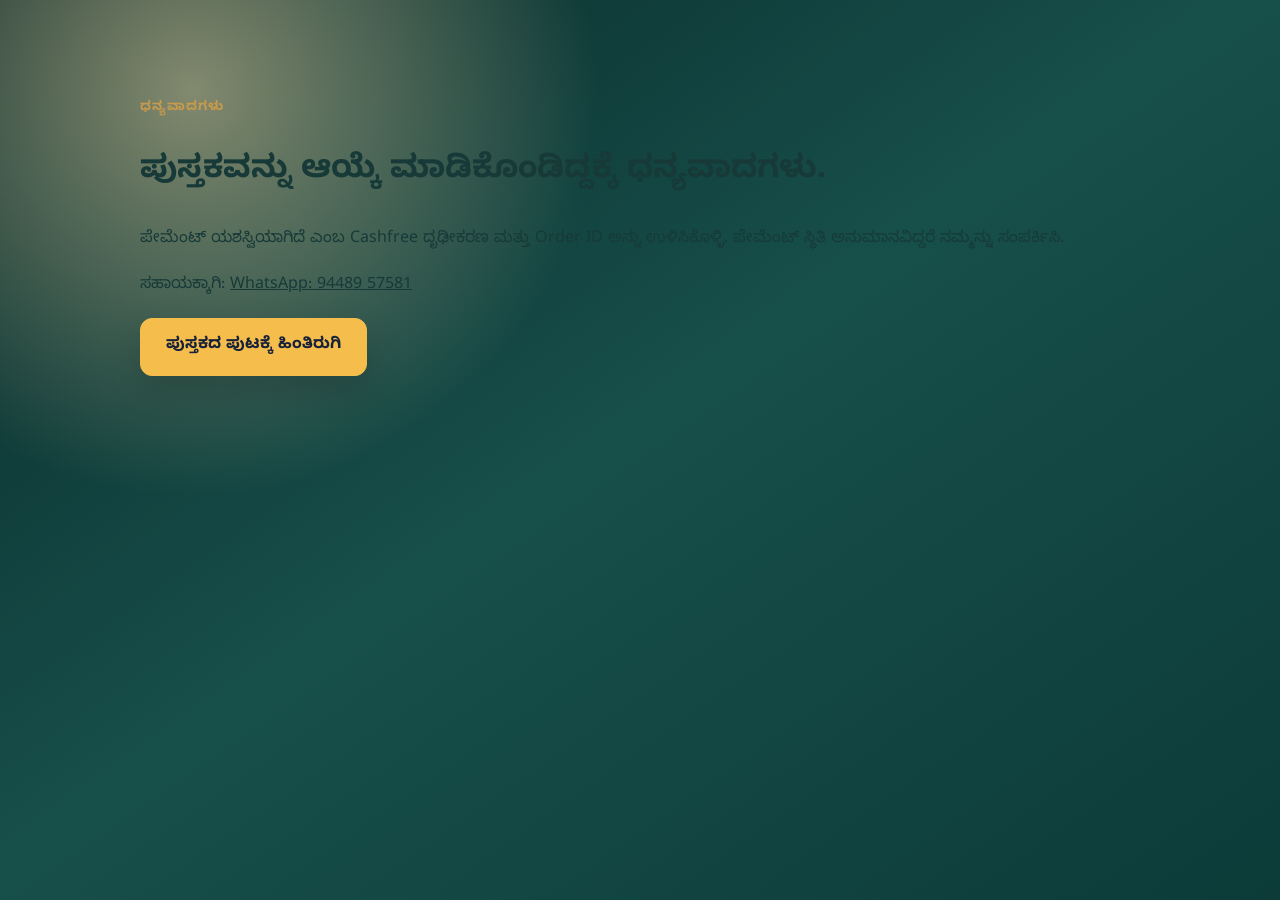
==== thank-you.html @ 40033f7b "Add files via upload" ====
<!doctype html><html lang="kn"><head><meta charset="UTF-8"><meta name="viewport" content="width=device-width,initial-scale=1"><meta name="robots" content="noindex"><title>ಧನ್ಯವಾದಗಳು | ಸಂಜೆ ಕೆಲಸ ಮುಗಿಯುತ್ತದೆ… ನಿಮ್ಮ ಮನಸ್ಸು?</title><link rel="stylesheet" href="styles.css"><script src="config.js"></script><script defer src="tracking.js"></script></head><body class="thank-you-page"><main class="section"><div class="container narrow"><p class="section-kicker">ಧನ್ಯವಾದಗಳು</p><h1>ಪುಸ್ತಕವನ್ನು ಆಯ್ಕೆ ಮಾಡಿಕೊಂಡಿದ್ದಕ್ಕೆ ಧನ್ಯವಾದಗಳು.</h1><p>ಪೇಮೆಂಟ್ ಯಶಸ್ವಿಯಾಗಿದೆ ಎಂಬ Cashfree ದೃಢೀಕರಣ ಮತ್ತು Order ID ಅನ್ನು ಉಳಿಸಿಕೊಳ್ಳಿ. ಪೇಮೆಂಟ್ ಸ್ಥಿತಿ ಅನುಮಾನವಿದ್ದರೆ ನಮ್ಮನ್ನು ಸಂಪರ್ಕಿಸಿ.</p><p>ಸಹಾಯಕ್ಕಾಗಿ: <a href="https://wa.me/919448957581">WhatsApp: 94489 57581</a></p><a class="primary-button" href="index.html">ಪುಸ್ತಕದ ಪುಟಕ್ಕೆ ಹಿಂತಿರುಗಿ</a></div></main></body></html>
---- styles.css ----
@import url("https://fonts.googleapis.com/css2?family=Noto+Sans+Kannada:wght@400;500;600;700&display=swap");

:root {
  --ink: #173a38;
  --teal: #174f4b;
  --teal-deep: #0a3432;
  --teal-soft: #e8f1ed;
  --cream: #f8f1e5;
  --paper: #fffdf8;
  --gold: #c79a4c;
  --gold-light: #efd9a7;
  --muted: #5e6965;
  --line: rgba(23, 79, 75, 0.14);
  --shadow: 0 24px 70px rgba(10, 52, 50, 0.14);
}

* {
  box-sizing: border-box;
}

html {
  scroll-behavior: smooth;
}

body {
  margin: 0;
  color: var(--ink);
  background: var(--paper);
  font-family: "Noto Sans Kannada", system-ui, sans-serif;
  line-height: 1.75;
  text-rendering: optimizeLegibility;
}

img {
  display: block;
  max-width: 100%;
}

a {
  color: inherit;
}

.container {
  width: min(1120px, calc(100% - 40px));
  margin-inline: auto;
}

.narrow {
  max-width: 1000px;
}

.section {
  padding: 96px 0;
}

.section-heading {
  max-width: 790px;
  margin: 0 auto 48px;
  text-align: center;
}

.section-heading h2,
.purpose-copy h2,
.inside-copy h2,
.author-copy h2,
.order-copy h2 {
  margin: 0;
  color: var(--teal-deep);
  font-size: clamp(2rem, 4vw, 3.15rem);
  line-height: 1.3;
  letter-spacing: -0.025em;
}

.section-heading > p:last-child {
  max-width: 700px;
  margin: 18px auto 0;
  color: var(--muted);
  font-size: 1rem;
}

.section-kicker,
.eyebrow {
  margin: 0 0 12px;
  color: var(--gold);
  font-size: 0.83rem;
  font-weight: 700;
  letter-spacing: 0.08em;
  text-transform: uppercase;
}

.hero {
  position: relative;
  overflow: hidden;
  min-height: 92vh;
  display: flex;
  align-items: center;
  padding: 72px 0;
  color: #fffaf0;
  background:
    radial-gradient(circle at 77% 34%, rgba(239, 217, 167, 0.18), transparent 25%),
    radial-gradient(circle at 15% 15%, rgba(64, 137, 128, 0.28), transparent 29%),
    linear-gradient(135deg, #0a3432 0%, #174f4b 58%, #0b3b39 100%);
}

.hero::before,
.hero::after {
  position: absolute;
  content: "";
  border: 1px solid rgba(239, 217, 167, 0.12);
  border-radius: 999px;
}

.hero::before {
  width: 620px;
  height: 620px;
  left: -340px;
  bottom: -330px;
}

.hero::after {
  width: 460px;
  height: 460px;
  right: -230px;
  top: -190px;
}

.hero-grid {
  position: relative;
  z-index: 1;
  display: grid;
  grid-template-columns: 1.07fr 0.93fr;
  gap: 76px;
  align-items: center;
}

.hero h1 {
  max-width: 700px;
  margin: 0 0 24px;
  font-size: clamp(2.65rem, 5.2vw, 5rem);
  line-height: 1.18;
  letter-spacing: -0.035em;
}

.hero h1 span {
  display: block;
  margin-top: 7px;
  color: var(--gold-light);
}

.hero-subtitle {
  max-width: 685px;
  margin: 0 0 25px;
  color: rgba(255, 250, 240, 0.83);
  font-size: 1.12rem;
  line-height: 1.9;
}

.price-row {
  display: flex;
  gap: 14px;
  align-items: center;
  margin-bottom: 23px;
}

.price {
  color: var(--gold-light);
  font-size: 2.35rem;
  font-weight: 700;
  line-height: 1;
}

.price-note {
  color: rgba(255, 250, 240, 0.78);
  font-size: 0.91rem;
}

.primary-button {
  display: inline-flex;
  align-items: center;
  justify-content: center;
  gap: 11px;
  min-height: 58px;
  padding: 15px 25px;
  border: 1px solid rgba(255, 255, 255, 0.25);
  border-radius: 12px;
  color: #163d3a;
  background: linear-gradient(135deg, #f1dfb8, #c99d50);
  box-shadow: 0 14px 34px rgba(0, 0, 0, 0.17);
  font-size: 1rem;
  font-weight: 700;
  line-height: 1.4;
  text-align: center;
  text-decoration: none;
  transition: transform 180ms ease, box-shadow 180ms ease, filter 180ms ease;
}

.primary-button span {
  font-size: 1.3rem;
}

.primary-button:hover,
.primary-button:focus-visible {
  transform: translateY(-2px);
  filter: brightness(1.03);
  box-shadow: 0 18px 40px rgba(0, 0, 0, 0.22);
}

.primary-button:focus-visible,
summary:focus-visible {
  outline: 3px solid #fff;
  outline-offset: 4px;
}

.payment-note {
  margin: 13px 0 0;
  color: rgba(255, 250, 240, 0.68);
  font-size: 0.82rem;
}

.micro-trust {
  display: flex;
  flex-wrap: wrap;
  gap: 11px 18px;
  margin-top: 28px;
  padding-top: 24px;
  border-top: 1px solid rgba(255, 255, 255, 0.13);
  color: rgba(255, 250, 240, 0.8);
  font-size: 0.79rem;
}

.photo-frame {
  position: relative;
  max-width: 455px;
  margin-inline: auto;
  padding: 12px;
  border: 1px solid rgba(239, 217, 167, 0.38);
  border-radius: 28px;
  background: rgba(255, 255, 255, 0.07);
  box-shadow: 0 28px 70px rgba(0, 0, 0, 0.25);
  transform: rotate(1.25deg);
}

.photo-frame img {
  width: 100%;
  aspect-ratio: 4 / 5;
  border-radius: 19px;
  object-fit: cover;
  object-position: 50% 35%;
}

.photo-badge {
  position: absolute;
  right: -28px;
  bottom: 32px;
  max-width: 260px;
  padding: 15px 18px;
  border: 1px solid rgba(239, 217, 167, 0.42);
  border-radius: 13px;
  background: rgba(10, 52, 50, 0.94);
  box-shadow: 0 15px 35px rgba(0, 0, 0, 0.25);
  text-align: center;
}

.photo-badge strong,
.photo-badge span {
  display: block;
}

.photo-badge strong {
  color: var(--gold-light);
  font-size: 0.76rem;
  font-weight: 600;
}

.photo-badge span {
  margin-top: 2px;
  font-size: 1.18rem;
  font-weight: 700;
}

.book-mockup-stage {
  position: relative;
  isolation: isolate;
  display: grid;
  min-height: 560px;
  max-width: 480px;
  margin-inline: auto;
  place-items: center;
}

.book-mockup-stage::before {
  position: absolute;
  z-index: -1;
  width: 92%;
  aspect-ratio: 1;
  border: 1px solid rgba(242, 199, 112, 0.2);
  border-radius: 50%;
  background: radial-gradient(
    circle,
    rgba(242, 199, 112, 0.2) 0%,
    rgba(21, 118, 110, 0.18) 43%,
    rgba(21, 118, 110, 0) 72%
  );
  content: "";
}

.book-mockup-stage img {
  display: block;
  width: min(100%, 440px);
  height: auto;
  filter: drop-shadow(0 32px 34px rgba(0, 0, 0, 0.38));
  transform: rotate(1.4deg);
}

.trust-strip {
  padding: 28px 0;
  border-bottom: 1px solid var(--line);
  background: var(--cream);
}

.trust-grid {
  display: grid;
  grid-template-columns: repeat(4, 1fr);
}

.trust-grid > div {
  padding: 5px 25px;
  border-right: 1px solid var(--line);
  text-align: center;
}

.trust-grid > div:last-child {
  border-right: 0;
}

.trust-grid strong,
.trust-grid span {
  display: block;
}

.trust-grid strong {
  color: var(--teal);
  font-size: 1rem;
}

.trust-grid span {
  margin-top: 3px;
  color: var(--muted);
  font-size: 0.75rem;
  line-height: 1.5;
}

.problems {
  background: var(--paper);
}

.problem-grid {
  display: grid;
  grid-template-columns: repeat(2, 1fr);
  gap: 16px;
}

.problem-card {
  display: flex;
  gap: 14px;
  align-items: flex-start;
  padding: 20px 21px;
  border: 1px solid var(--line);
  border-radius: 16px;
  background: #fff;
  box-shadow: 0 8px 28px rgba(10, 52, 50, 0.04);
}

.problem-card span {
  flex: 0 0 28px;
  width: 28px;
  height: 28px;
  display: grid;
  place-items: center;
  border-radius: 50%;
  color: var(--teal);
  background: var(--teal-soft);
  font-weight: 700;
}

.problem-card p {
  margin: 0;
  color: #3f4f4b;
  font-size: 0.95rem;
}

.soft-highlight {
  margin-top: 30px;
  padding: 22px 25px;
  border-left: 4px solid var(--gold);
  border-radius: 0 14px 14px 0;
  background: var(--teal-soft);
}

.soft-highlight p {
  margin: 0;
  color: #36514d;
}

.book-purpose {
  background: var(--cream);
}

.split-grid {
  display: grid;
  grid-template-columns: 0.9fr 1.1fr;
  gap: 78px;
  align-items: center;
}

.purpose-visual {
  min-height: 440px;
  display: flex;
  flex-direction: column;
  align-items: center;
  justify-content: center;
  padding: 45px 30px;
  border: 1px solid rgba(239, 217, 167, 0.35);
  border-radius: 28px;
  color: #fff7e7;
  background:
    radial-gradient(circle at center, rgba(239, 217, 167, 0.17), transparent 38%),
    linear-gradient(145deg, var(--teal), var(--teal-deep));
  box-shadow: var(--shadow);
}

.moon-orbit {
  width: 180px;
  height: 180px;
  display: grid;
  place-items: center;
  border: 1px solid rgba(239, 217, 167, 0.27);
  border-radius: 50%;
}

.moon-orbit span {
  width: 95px;
  height: 95px;
  display: block;
  border-radius: 50%;
  background: transparent;
  box-shadow: -20px 8px 0 2px var(--gold-light);
  transform: translate(8px, -4px);
}

.purpose-visual > p {
  margin: 33px 0 16px;
  color: var(--gold-light);
  font-size: 1.4rem;
  font-weight: 700;
}

.purpose-flow {
  display: flex;
  gap: 10px;
  align-items: center;
  color: rgba(255, 247, 231, 0.75);
  font-size: 0.85rem;
}

.purpose-flow b {
  color: var(--gold);
}

.purpose-copy > p:not(.section-kicker),
.inside-copy > p,
.author-copy > p:not(.section-kicker):not(.author-role),
.order-copy > p {
  margin: 20px 0 0;
  color: var(--muted);
}

.benefits {
  background: var(--paper);
}

.benefit-grid {
  display: grid;
  grid-template-columns: repeat(3, 1fr);
  gap: 18px;
}

.benefit-card {
  position: relative;
  overflow: hidden;
  padding: 27px 25px;
  border: 1px solid var(--line);
  border-radius: 18px;
  background: #fff;
  box-shadow: 0 10px 35px rgba(10, 52, 50, 0.05);
}

.benefit-card::after {
  position: absolute;
  width: 65px;
  height: 65px;
  right: -28px;
  top: -27px;
  content: "";
  border-radius: 50%;
  background: var(--teal-soft);
}

.benefit-number {
  color: var(--gold);
  font-size: 0.79rem;
  font-weight: 700;
}

.benefit-card h3 {
  margin: 12px 0 9px;
  color: var(--teal);
  font-size: 1.05rem;
  line-height: 1.5;
}

.benefit-card p {
  margin: 0;
  color: var(--muted);
  font-size: 0.88rem;
}

.mid-cta {
  padding: 60px 0;
  color: #fffaf0;
  background: linear-gradient(130deg, var(--teal-deep), var(--teal));
}

.mid-cta-inner {
  display: grid;
  grid-template-columns: 1.25fr 0.75fr;
  gap: 50px;
  align-items: center;
}

.mid-cta h2 {
  max-width: 700px;
  margin: 0;
  font-size: clamp(1.75rem, 3.2vw, 2.6rem);
  line-height: 1.35;
}

.cta-side {
  display: flex;
  flex-direction: column;
  align-items: flex-start;
}

.compact-price {
  display: flex;
  gap: 12px;
  align-items: baseline;
  margin-bottom: 15px;
}

.compact-price strong {
  color: var(--gold-light);
  font-size: 2rem;
}

.compact-price span {
  color: rgba(255, 250, 240, 0.65);
  font-size: 0.8rem;
}

.inside-book {
  background: var(--cream);
}

.inside-grid {
  grid-template-columns: 0.8fr 1.2fr;
}

.chapter-list {
  display: grid;
  gap: 11px;
  margin: 0;
  padding: 0;
  list-style: none;
}

.chapter-list li {
  display: flex;
  gap: 13px;
  align-items: flex-start;
  padding: 14px 17px;
  border: 1px solid rgba(23, 79, 75, 0.1);
  border-radius: 12px;
  background: rgba(255, 253, 248, 0.78);
  color: #3e504c;
  font-size: 0.9rem;
}

.chapter-list span {
  color: var(--gold);
  font-size: 0.67rem;
}

.testimonials {
  background: var(--paper);
}

.testimonial-grid {
  display: grid;
  grid-template-columns: repeat(3, 1fr);
  gap: 20px;
}

.testimonial-card {
  overflow: hidden;
  border: 1px solid var(--line);
  border-radius: 20px;
  background: #fff;
  box-shadow: 0 12px 35px rgba(10, 52, 50, 0.06);
}

.video-wrap {
  position: relative;
  aspect-ratio: 16 / 9;
  background: var(--teal-deep);
}

.video-wrap iframe {
  position: absolute;
  inset: 0;
  width: 100%;
  height: 100%;
  border: 0;
}

.testimonial-copy {
  padding: 22px;
}

.testimonial-name {
  margin: 0 0 8px !important;
  color: var(--gold) !important;
  font-size: 0.83rem !important;
  font-weight: 700;
}

.testimonial-copy h3 {
  margin: 0 0 13px;
  color: var(--teal);
  font-size: 0.98rem;
  line-height: 1.55;
}

.testimonial-copy p {
  margin: 0;
  color: var(--muted);
  font-size: 0.83rem;
}

.testimonial-disclaimer {
  margin: 22px 0 0;
  color: #7b8581;
  font-size: 0.73rem;
  text-align: center;
}

.author-section {
  background: var(--teal-soft);
}

.author-grid {
  display: grid;
  grid-template-columns: 0.8fr 1.2fr;
  gap: 72px;
  align-items: center;
}

.author-photo {
  max-width: 390px;
  padding: 10px;
  border: 1px solid rgba(23, 79, 75, 0.14);
  border-radius: 25px;
  background: var(--paper);
  box-shadow: var(--shadow);
}

.author-photo img {
  width: 100%;
  aspect-ratio: 4 / 5;
  border-radius: 17px;
  object-fit: cover;
  object-position: center 27%;
}

.author-role {
  margin: 8px 0 22px;
  color: var(--gold);
  font-size: 0.9rem;
  font-weight: 700;
}

.author-copy blockquote {
  margin: 26px 0 0;
  padding: 19px 22px;
  border-left: 4px solid var(--gold);
  border-radius: 0 13px 13px 0;
  color: var(--teal);
  background: rgba(255, 253, 248, 0.75);
  font-weight: 600;
}

.order-section {
  background: var(--paper);
}

.order-card {
  display: grid;
  grid-template-columns: 1.15fr 0.85fr;
  gap: 65px;
  align-items: center;
  padding: 55px 60px;
  border: 1px solid rgba(239, 217, 167, 0.36);
  border-radius: 28px;
  color: #fffaf0;
  background:
    radial-gradient(circle at 90% 0%, rgba(239, 217, 167, 0.16), transparent 28%),
    linear-gradient(135deg, var(--teal-deep), var(--teal));
  box-shadow: var(--shadow);
}

.order-copy h2 {
  color: #fffaf0;
}

.order-copy > p {
  color: rgba(255, 250, 240, 0.72) !important;
}

.order-copy ul {
  display: grid;
  gap: 7px;
  margin: 22px 0 0;
  padding-left: 23px;
  color: rgba(255, 250, 240, 0.78);
  font-size: 0.87rem;
}

.order-price-box {
  display: flex;
  flex-direction: column;
  align-items: center;
  padding: 31px 25px;
  border: 1px solid rgba(239, 217, 167, 0.38);
  border-radius: 20px;
  background: rgba(255, 255, 255, 0.07);
  text-align: center;
}

.order-price-box > p {
  margin: 0;
  color: rgba(255, 250, 240, 0.72);
  font-size: 0.82rem;
}

.order-price-box > strong {
  margin-top: 3px;
  color: var(--gold-light);
  font-size: 3.5rem;
  line-height: 1.15;
}

.order-price-box > span {
  margin-bottom: 20px;
  color: rgba(255, 250, 240, 0.62);
  font-size: 0.78rem;
}

.order-price-box small {
  margin-top: 13px;
  color: rgba(255, 250, 240, 0.57);
  font-size: 0.68rem;
}

.faq-section {
  background: var(--cream);
}

.faq-wrap {
  max-width: 880px;
}

.faq-list {
  display: grid;
  gap: 12px;
}

.faq-list details {
  border: 1px solid var(--line);
  border-radius: 14px;
  background: var(--paper);
}

.faq-list summary {
  position: relative;
  padding: 19px 52px 19px 21px;
  color: var(--teal);
  cursor: pointer;
  font-weight: 700;
  list-style: none;
}

.faq-list summary::-webkit-details-marker {
  display: none;
}

.faq-list summary::after {
  position: absolute;
  width: 27px;
  height: 27px;
  right: 17px;
  top: 17px;
  display: grid;
  place-items: center;
  content: "+";
  border-radius: 50%;
  color: var(--teal);
  background: var(--teal-soft);
  font-size: 1.2rem;
  line-height: 1;
}

.faq-list details[open] summary::after {
  content: "−";
}

.faq-list details p {
  margin: 0;
  padding: 0 21px 20px;
  color: var(--muted);
  font-size: 0.9rem;
}

.final-cta {
  position: relative;
  overflow: hidden;
  padding: 100px 0;
  color: #fffaf0;
  background: var(--teal-deep);
}

.final-cta::before {
  position: absolute;
  width: 440px;
  height: 440px;
  left: 50%;
  top: 48%;
  content: "";
  border: 1px solid rgba(239, 217, 167, 0.12);
  border-radius: 50%;
  transform: translate(-50%, -50%);
}

.final-cta-inner {
  position: relative;
  z-index: 1;
  max-width: 800px;
  text-align: center;
}

.final-cta h2 {
  margin: 0;
  font-size: clamp(2.1rem, 4.6vw, 3.55rem);
  line-height: 1.3;
}

.final-cta-inner > p:not(.section-kicker) {
  max-width: 690px;
  margin: 20px auto 27px;
  color: rgba(255, 250, 240, 0.73);
}

.final-price {
  display: flex;
  gap: 11px;
  justify-content: center;
  align-items: baseline;
  margin-top: 18px;
}

.final-price strong {
  color: var(--gold-light);
  font-size: 1.5rem;
}

.final-price span {
  color: rgba(255, 250, 240, 0.6);
  font-size: 0.75rem;
}

footer {
  padding: 33px 0;
  color: rgba(255, 250, 240, 0.68);
  background: #082927;
}

.footer-inner {
  text-align: center;
}

.footer-inner p {
  margin: 4px 0;
  font-size: 0.75rem;
}

.footer-inner strong {
  color: var(--gold-light);
}

.footer-note {
  margin-top: 12px !important;
  color: rgba(255, 250, 240, 0.42);
}

.footer-links {
  display: flex;
  flex-wrap: wrap;
  justify-content: center;
  gap: 8px 18px;
  margin: 18px auto 12px;
}

.footer-links a,
.footer-contact a {
  color: var(--gold-light);
  font-size: 0.78rem;
  text-decoration: none;
  border-bottom: 1px solid rgba(231, 192, 99, 0.38);
}

.footer-links a:hover,
.footer-links a:focus-visible,
.footer-contact a:hover,
.footer-contact a:focus-visible {
  color: #fff4cf;
  border-bottom-color: currentColor;
}

.footer-business,
.footer-contact {
  overflow-wrap: anywhere;
}

/* POLICY PAGES */
.legal-page {
  min-height: 100vh;
  color: var(--ink);
  background: var(--cream);
}

.legal-header {
  padding: 34px 0 72px;
  color: #fffaf0;
  background: linear-gradient(145deg, #082927 0%, var(--teal) 100%);
}

.legal-back {
  display: inline-block;
  margin-bottom: 42px;
  color: var(--gold-light);
  font-size: 0.92rem;
  font-weight: 700;
  text-decoration: none;
}

.legal-back:hover,
.legal-back:focus-visible {
  color: #fff4cf;
  text-decoration: underline;
  text-underline-offset: 4px;
}

.legal-header h1 {
  max-width: 850px;
  margin: 8px 0 14px;
  color: #fffdf8;
  font-size: clamp(2rem, 5vw, 3.4rem);
  line-height: 1.12;
}

.legal-updated {
  margin: 0;
  color: rgba(255, 250, 240, 0.72);
  font-size: 0.95rem;
}

.legal-main {
  padding: 0 0 76px;
}

.legal-card {
  position: relative;
  margin-top: -34px;
  padding: clamp(28px, 5vw, 58px);
  border: 1px solid var(--line);
  border-radius: 24px;
  background: var(--paper);
  box-shadow: var(--shadow);
}

.legal-card h2 {
  margin: 34px 0 12px;
  color: var(--teal-deep);
  font-size: 1.35rem;
}

.legal-card h2:first-child {
  margin-top: 0;
}

.legal-card p,
.legal-card li {
  color: var(--muted);
  font-size: 1rem;
  line-height: 1.82;
}

.legal-card ul,
.legal-card ol {
  padding-left: 24px;
}

.legal-card li {
  margin-bottom: 10px;
}

.legal-details {
  display: grid;
  gap: 8px;
  margin-top: 26px;
  padding: 22px;
  border-left: 4px solid var(--gold);
  border-radius: 14px;
  background: var(--teal-soft);
}

.legal-details p {
  margin: 0;
  overflow-wrap: anywhere;
}

.legal-details strong {
  color: var(--teal-deep);
}

.legal-details a {
  color: var(--teal);
}

/* PAYMENT THANK-YOU PAGE */
.thank-you-page {
  min-height: 100vh;
  color: var(--ink);
  background:
    radial-gradient(circle at 15% 10%, rgba(239, 217, 167, 0.52), transparent 30%),
    linear-gradient(145deg, #082927 0%, var(--teal) 48%, #0c3b38 100%);
}

.thank-you-main {
  display: grid;
  min-height: 100vh;
  place-items: center;
  padding: 40px 20px;
}

.thank-you-card {
  width: min(680px, 100%);
  padding: clamp(30px, 6vw, 58px);
  border: 1px solid rgba(239, 217, 167, 0.58);
  border-radius: 28px;
  background: var(--paper);
  box-shadow: 0 28px 80px rgba(0, 20, 19, 0.35);
  text-align: center;
}

.thank-you-check {
  display: grid;
  width: 72px;
  height: 72px;
  margin: 0 auto 18px;
  place-items: center;
  border-radius: 50%;
  color: #fffdf8;
  background: var(--teal);
  box-shadow: 0 12px 28px rgba(23, 79, 75, 0.25);
  font-size: 2.35rem;
  font-weight: 800;
}

.thank-you-brand {
  margin: 0;
  color: #9a6d20;
  font-size: 0.78rem;
  font-weight: 800;
  letter-spacing: 0.08em;
}

.thank-you-card h1 {
  margin: 8px 0 4px;
  color: var(--teal-deep);
  font-size: clamp(2.25rem, 7vw, 3.5rem);
  line-height: 1.15;
}

.thank-you-lead {
  margin: 0 0 10px;
  color: var(--teal);
  font-size: clamp(1.12rem, 3vw, 1.35rem);
  font-weight: 700;
}

.thank-you-card > p:not(.thank-you-brand):not(.thank-you-lead):not(.thank-you-reference) {
  color: var(--muted);
}

.thank-you-reference {
  display: grid;
  gap: 3px;
  margin: 22px 0 0;
  padding: 14px 18px;
  border: 1px dashed rgba(23, 79, 75, 0.3);
  border-radius: 12px;
  background: var(--teal-soft);
}

.thank-you-reference[hidden] {
  display: none;
}

.thank-you-reference span {
  color: var(--muted);
  font-size: 0.75rem;
  text-transform: uppercase;
  letter-spacing: 0.08em;
}

.thank-you-reference strong {
  color: var(--teal-deep);
  overflow-wrap: anywhere;
}

.thank-you-next {
  margin: 28px 0 24px;
  padding: 22px 24px;
  border-left: 4px solid var(--gold);
  border-radius: 14px;
  background: var(--teal-soft);
  text-align: left;
}

.thank-you-next h2 {
  margin: 0 0 10px;
  color: var(--teal-deep);
  font-size: 1.2rem;
}

.thank-you-next ul {
  margin: 0;
  padding-left: 22px;
}

.thank-you-next li {
  margin-bottom: 7px;
  color: var(--muted);
}

.thank-you-next li:last-child {
  margin-bottom: 0;
}

.thank-you-actions {
  display: grid;
  justify-items: center;
  gap: 15px;
}

@media (max-width: 920px) {
  .hero-grid,
  .split-grid,
  .author-grid {
    gap: 50px;
  }

  .benefit-grid,
  .testimonial-grid {
    grid-template-columns: repeat(2, 1fr);
  }

  .testimonial-card:last-child {
    grid-column: 1 / -1;
    width: calc(50% - 10px);
    justify-self: center;
  }

  .order-card {
    gap: 42px;
    padding: 45px;
  }
}

@media (max-width: 760px) {
  .thank-you-main { padding: 18px 12px; }
  .thank-you-card { padding: 30px 20px; border-radius: 20px; }
  .thank-you-check { width: 62px; height: 62px; font-size: 2rem; }
  .thank-you-next { padding: 18px; }
  .thank-you-actions .primary-button { width: 100%; }

  .legal-header { padding: 26px 0 58px; }
  .legal-back { margin-bottom: 30px; }
  .legal-card { margin-top: -26px; border-radius: 18px; }
  .footer-links { gap: 10px 14px; }

  .container {
    width: min(100% - 28px, 620px);
  }

  .section {
    padding: 67px 0;
  }

  .section-heading {
    margin-bottom: 34px;
    text-align: left;
  }

  .section-heading > p:last-child {
    margin-left: 0;
  }

  .hero {
    min-height: auto;
    padding: 52px 0 64px;
  }

  .hero-grid,
  .split-grid,
  .author-grid,
  .mid-cta-inner,
  .order-card {
    grid-template-columns: 1fr;
  }

  .hero-grid {
    gap: 41px;
  }

  .hero h1 {
    font-size: clamp(2.25rem, 10.5vw, 3.35rem);
  }

  .hero-subtitle {
    font-size: 1rem;
  }

  .hero-copy .primary-button,
  .cta-side .primary-button,
  .order-price-box .primary-button,
  .final-cta .primary-button {
    width: 100%;
  }

  .micro-trust {
    display: grid;
  }

  .photo-frame {
    max-width: 390px;
    transform: none;
  }

  .photo-badge {
    right: 7px;
    bottom: 19px;
  }

  .book-mockup-stage {
    min-height: 450px;
    max-width: 390px;
  }

  .book-mockup-stage img {
    width: min(100%, 360px);
    transform: none;
  }

  .trust-grid {
    grid-template-columns: repeat(2, 1fr);
    row-gap: 22px;
  }

  .trust-grid > div {
    padding: 4px 12px;
  }

  .trust-grid > div:nth-child(2) {
    border-right: 0;
  }

  .problem-grid,
  .benefit-grid,
  .testimonial-grid {
    grid-template-columns: 1fr;
  }

  .split-grid,
  .author-grid {
    gap: 38px;
  }

  .purpose-visual {
    min-height: 365px;
  }

  .mid-cta-inner {
    gap: 28px;
  }

  .cta-side {
    align-items: stretch;
  }

  .compact-price {
    justify-content: center;
  }

  .testimonial-card:last-child {
    grid-column: auto;
    width: 100%;
  }

  .author-photo {
    max-width: 340px;
    margin-inline: auto;
  }

  .order-section {
    padding-inline: 14px;
  }

  .order-card {
    gap: 34px;
    padding: 38px 23px;
  }

  .final-cta {
    padding: 76px 0;
  }
}

@media (max-width: 420px) {
  .price-row,
  .final-price {
    align-items: flex-start;
    flex-direction: column;
    gap: 5px;
  }

  .final-price {
    align-items: center;
  }

  .purpose-flow {
    gap: 7px;
    font-size: 0.76rem;
  }

  .faq-list summary {
    font-size: 0.9rem;
  }
}

@media (prefers-reduced-motion: reduce) {
  html {
    scroll-behavior: auto;
  }

  .primary-button {
    transition: none;
  }
}

/* BOOK INTRODUCTION VIDEO */
.book-video { background: var(--teal-soft); }
.book-video-grid { display: grid; grid-template-columns: minmax(0, 1.08fr) minmax(300px, 0.92fr); gap: 58px; align-items: center; }
.book-video-player { overflow: hidden; aspect-ratio: 16 / 9; border: 8px solid rgba(255, 255, 255, 0.74); border-radius: 22px; background: #071c1b; box-shadow: var(--shadow); }
.book-video-player iframe { display: block; width: 100%; height: 100%; border: 0; }
.book-video-copy h2 { margin: 0 0 20px; color: var(--teal-deep); font-size: clamp(1.9rem, 3.5vw, 2.8rem); line-height: 1.35; }
.book-video-copy > p:not(.section-kicker) { margin: 0 0 22px; color: var(--muted); }
.video-link { color: var(--teal); font-weight: 700; text-decoration-color: var(--gold); text-underline-offset: 5px; }

/* PHOTO TESTIMONIALS */
.photo-testimonials { background: var(--cream); }
.photo-testimonial-grid { display: grid; grid-template-columns: repeat(6, 1fr); gap: 24px; }
.photo-testimonial-card { grid-column: span 2; overflow: hidden; border: 1px solid var(--line); border-radius: 20px; background: var(--paper); box-shadow: 0 14px 40px rgba(10, 52, 50, 0.08); }
.photo-testimonial-card:nth-child(4) { grid-column: 2 / span 2; }
.photo-testimonial-card:nth-child(5) { grid-column: 4 / span 2; }
.photo-testimonial-card img { width: 100%; aspect-ratio: 4 / 5; object-fit: cover; object-position: center top; }
.photo-testimonial-copy { padding: 22px; }
.photo-testimonial-copy h3 { margin: 0; color: var(--teal-deep); font-size: 1.08rem; }
.testimonial-location { margin: 3px 0 12px; color: var(--gold); font-size: 0.86rem; font-weight: 700; }
.photo-testimonial-copy > p:last-child { margin: 0; color: var(--muted); font-size: 0.94rem; line-height: 1.85; }
.testimonial-bridge { max-width: 850px; margin: 42px auto 0; padding: 22px 26px; border-left: 4px solid var(--gold); border-radius: 14px; background: var(--teal-soft); text-align: center; }
.testimonial-bridge p { margin: 0; color: var(--teal); font-weight: 600; }

@media (max-width: 820px) {
  .book-video-grid { grid-template-columns: 1fr; gap: 34px; }
  .book-video-copy h2 { font-size: 1.85rem; }
  .photo-testimonial-grid { grid-template-columns: 1fr; }
  .photo-testimonial-card, .photo-testimonial-card:nth-child(4), .photo-testimonial-card:nth-child(5) { grid-column: auto; }
  .testimonial-bridge { margin-top: 32px; padding: 20px; text-align: left; }
}

/* HERO CONTENT ORDER */
@media (min-width: 761px) {
  .hero-grid {
    row-gap: 0;
  }

  .hero-copy {
    grid-column: 1;
    grid-row: 1;
    align-self: end;
  }

  .hero-actions {
    grid-column: 1;
    grid-row: 2;
    align-self: start;
  }

  .hero-visual {
    grid-column: 2;
    grid-row: 1 / span 2;
  }
}

/* SLIGHTLY LARGER BODY COPY FOR COMFORTABLE READING */
.section-heading > p:last-child,
.problem-card p,
.soft-highlight p,
.purpose-copy > p:not(.section-kicker),
.benefit-card p,
.inside-copy > p:not(.section-kicker),
.chapter-list li,
.testimonial-copy > p:not(.testimonial-name),
.book-video-copy > p:not(.section-kicker),
.author-copy > p:not(.section-kicker):not(.author-role),
.order-copy p,
.order-copy li,
.faq-list p,
.final-cta-inner > p:not(.section-kicker),
.photo-testimonial-copy > p:last-child,
.testimonial-bridge p {
  font-size: 1rem;
}

@media (max-width: 760px) {
  .hero-grid {
    row-gap: 30px;
  }

  .hero-copy,
  .hero-visual,
  .hero-actions {
    grid-column: 1;
  }

  .hero-copy {
    grid-row: 1;
  }

  .hero-visual {
    grid-row: 2;
  }

  .hero-actions {
    grid-row: 3;
  }

  .hero-actions .primary-button {
    width: 100%;
  }

  .hero-subtitle {
    font-size: 1.06rem;
  }

  .payment-note {
    font-size: 0.88rem;
  }

  .micro-trust {
    font-size: 0.86rem;
  }
}

/* New book: midnight blue and gold, using the previous page's structure. */
[hidden]{display:none!important}.hero{background:linear-gradient(135deg,#101e36,#1c2b47);color:#fff}.hero h1,.hero h1 span{color:#fff}.hero h1 span{color:#f9c85b;display:block}.hero-subtitle,.hero .payment-note,.hero .price-note,.hero .micro-trust{color:#e1e7f0}.hero .eyebrow{color:#f9c85b}.hero .book-mockup-stage{background:none;border:0;box-shadow:none;padding:0}.hero .book-mockup-stage img{width:100%;border-radius:16px}.hero .price{color:#f9c85b}.hero del{color:#c6cfdd;font-size:1.35rem}.primary-button{background:#f4bd4c;color:#17223a;border-color:#f4bd4c}.primary-button:hover{background:#ffcf70;color:#101e36}.hero-grid{grid-template-areas:"copy visual" "actions visual"}.hero-copy{grid-area:copy}.hero-actions{grid-area:actions}.hero-visual{grid-area:visual}.section-heading h2{line-height:1.6}.preview-section{background:#f0f3f8}.sample-grid{display:grid;grid-template-columns:repeat(4,minmax(0,1fr));gap:24px}.sample-card{display:block;color:inherit;text-decoration:none}.sample-paper{height:350px;background:white;padding:12px;border:1px solid #d5dce7;border-radius:8px;box-shadow:0 8px 24px #101e3610;overflow:hidden}.sample-paper img{width:100%;height:100%;object-fit:contain}.sample-card h3{font-size:1.1rem;line-height:1.7;margin:18px 0 8px}.sample-card p{font-size:1rem;line-height:1.9}.section-cta{margin-top:36px;text-align:center}.benefit-grid{display:grid;grid-template-columns:repeat(3,1fr);gap:24px}.benefit-card{padding:28px;background:#f4f6fa;border-radius:12px}.benefit-card h3{line-height:1.7}.reset-list article{display:flex;gap:24px;padding:24px 0;border-bottom:1px solid #d8deea}.reset-list strong{flex:0 0 110px;font-size:1.5rem;color:#8d6012}.reset-list h3{line-height:1.7;margin-bottom:8px}.faq-section details{border-bottom:1px solid #d8deea;padding:20px 0}.faq-section summary{cursor:pointer;font-size:1.1rem;line-height:1.8;font-weight:600}.faq-section details p{margin-top:14px}.final-offer{background:#101e36;color:white;text-align:center}.final-offer h2,.final-offer .price{color:#f9c85b}.final-offer p,.final-offer del{color:#e1e7f0}.final-offer .price-row{justify-content:center}.video-wrap{aspect-ratio:16/9;margin-top:24px}.video-wrap iframe{width:100%;height:100%;border:0}body{font-size:1rem;line-height:1.9}.hero h1{line-height:1.65}h3{line-height:1.7}@media(max-width:900px){.sample-grid{grid-template-columns:repeat(2,minmax(0,1fr))}.benefit-grid{grid-template-columns:1fr}.hero-grid{grid-template-areas:"copy" "visual" "actions";grid-template-columns:1fr}.hero-visual{max-width:680px;margin:auto}.sample-paper{height:380px}}@media(max-width:520px){.sample-grid{grid-template-columns:1fr}.sample-paper{height:460px}.hero h1{font-size:2.1rem}.reset-list article{gap:16px}.reset-list strong{flex-basis:80px;font-size:1.2rem}}

.sample-paper{position:relative}.sample-paper.sideways img{position:absolute;width:133.333%;height:75%;max-width:none;left:50%;top:50%;transform:translate(-50%,-50%) rotate(-90deg);object-fit:contain}

.sample-grid{grid-template-columns:repeat(3,minmax(0,1fr))}.sample-paper{height:430px}@media(max-width:900px){.sample-grid{grid-template-columns:repeat(2,minmax(0,1fr))}}@media(max-width:520px){.sample-grid{grid-template-columns:1fr}.sample-paper{height:480px}}
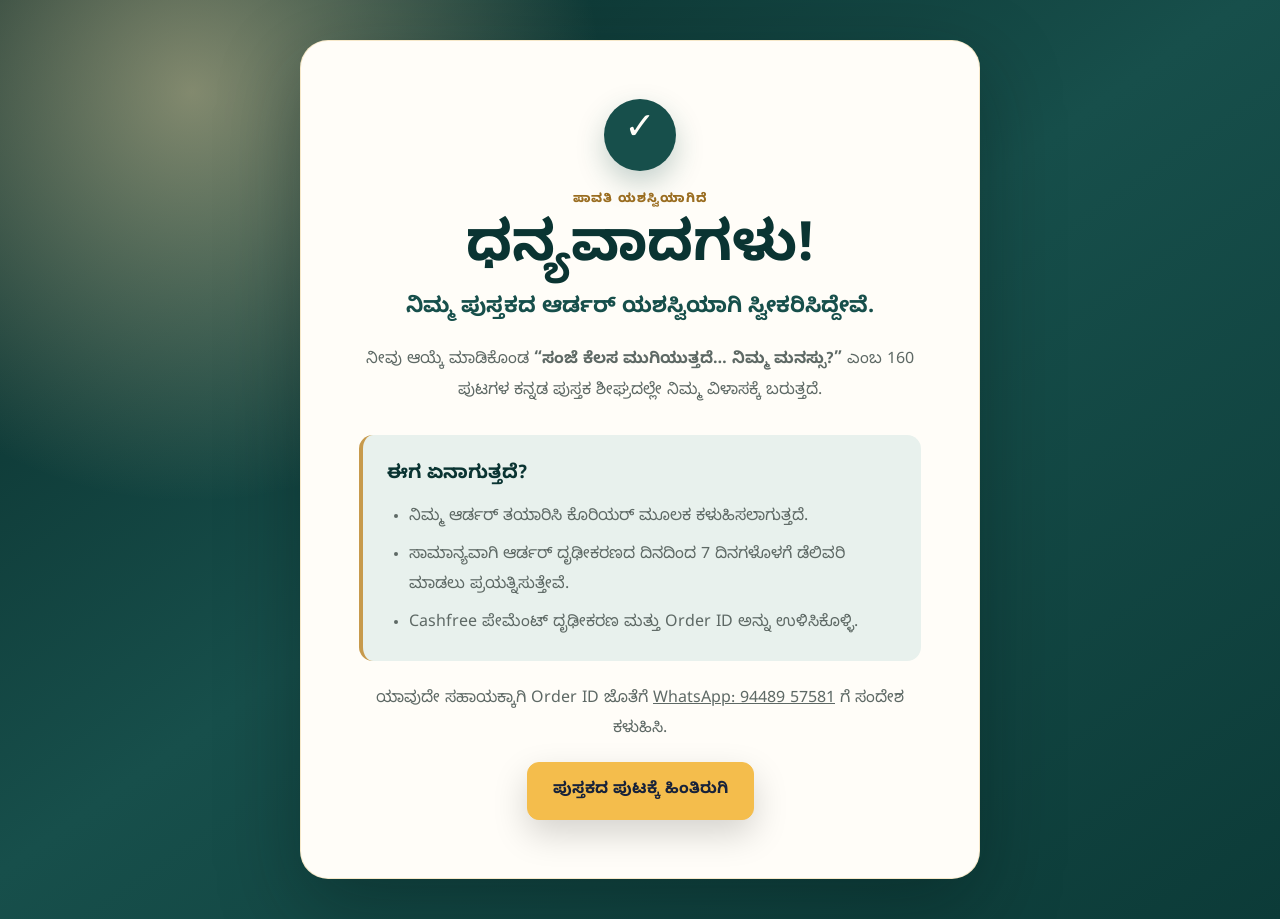
==== commit 95d37250: "Update 160-page book landing page" ====
--- a/thank-you.html
+++ b/thank-you.html
@@ -1 +1,49 @@
-<!doctype html><html lang="kn"><head><meta charset="UTF-8"><meta name="viewport" content="width=device-width,initial-scale=1"><meta name="robots" content="noindex"><title>ಧನ್ಯವಾದಗಳು | ಸಂಜೆ ಕೆಲಸ ಮುಗಿಯುತ್ತದೆ… ನಿಮ್ಮ ಮನಸ್ಸು?</title><link rel="stylesheet" href="styles.css"><script src="config.js"></script><script defer src="tracking.js"></script></head><body class="thank-you-page"><main class="section"><div class="container narrow"><p class="section-kicker">ಧನ್ಯವಾದಗಳು</p><h1>ಪುಸ್ತಕವನ್ನು ಆಯ್ಕೆ ಮಾಡಿಕೊಂಡಿದ್ದಕ್ಕೆ ಧನ್ಯವಾದಗಳು.</h1><p>ಪೇಮೆಂಟ್ ಯಶಸ್ವಿಯಾಗಿದೆ ಎಂಬ Cashfree ದೃಢೀಕರಣ ಮತ್ತು Order ID ಅನ್ನು ಉಳಿಸಿಕೊಳ್ಳಿ. ಪೇಮೆಂಟ್ ಸ್ಥಿತಿ ಅನುಮಾನವಿದ್ದರೆ ನಮ್ಮನ್ನು ಸಂಪರ್ಕಿಸಿ.</p><p>ಸಹಾಯಕ್ಕಾಗಿ: <a href="https://wa.me/919448957581">WhatsApp: 94489 57581</a></p><a class="primary-button" href="index.html">ಪುಸ್ತಕದ ಪುಟಕ್ಕೆ ಹಿಂತಿರುಗಿ</a></div></main></body></html>+<!doctype html>
+<html lang="kn">
+<head>
+  <meta charset="UTF-8">
+  <meta name="viewport" content="width=device-width,initial-scale=1">
+  <meta name="robots" content="noindex">
+  <title>ಧನ್ಯವಾದಗಳು | ಸಂಜೆ ಕೆಲಸ ಮುಗಿಯುತ್ತದೆ… ನಿಮ್ಮ ಮನಸ್ಸು?</title>
+  <meta name="description" content="ಪುಸ್ತಕದ ಆರ್ಡರ್ ಯಶಸ್ವಿಯಾಗಿ ಸ್ವೀಕರಿಸಲಾಗಿದೆ.">
+  <link rel="stylesheet" href="styles.css">
+</head>
+<body class="thank-you-page">
+  <main class="thank-you-main">
+    <section class="thank-you-card" aria-labelledby="thank-you-title">
+      <div class="thank-you-check" aria-hidden="true">✓</div>
+      <p class="thank-you-brand">ಪಾವತಿ ಯಶಸ್ವಿಯಾಗಿದೆ</p>
+      <h1 id="thank-you-title">ಧನ್ಯವಾದಗಳು!</h1>
+      <p class="thank-you-lead">ನಿಮ್ಮ ಪುಸ್ತಕದ ಆರ್ಡರ್ ಯಶಸ್ವಿಯಾಗಿ ಸ್ವೀಕರಿಸಿದ್ದೇವೆ.</p>
+      <p>ನೀವು ಆಯ್ಕೆ ಮಾಡಿಕೊಂಡ <strong>“ಸಂಜೆ ಕೆಲಸ ಮುಗಿಯುತ್ತದೆ… ನಿಮ್ಮ ಮನಸ್ಸು?”</strong> ಎಂಬ 160 ಪುಟಗಳ ಕನ್ನಡ ಪುಸ್ತಕ ಶೀಘ್ರದಲ್ಲೇ ನಿಮ್ಮ ವಿಳಾಸಕ್ಕೆ ಬರುತ್ತದೆ.</p>
+
+      <div class="thank-you-reference" id="order-reference" hidden>
+        <span>ನಿಮ್ಮ Order ID</span>
+        <strong id="order-id"></strong>
+      </div>
+
+      <div class="thank-you-next">
+        <h2>ಈಗ ಏನಾಗುತ್ತದೆ?</h2>
+        <ul>
+          <li>ನಿಮ್ಮ ಆರ್ಡರ್ ತಯಾರಿಸಿ ಕೊರಿಯರ್ ಮೂಲಕ ಕಳುಹಿಸಲಾಗುತ್ತದೆ.</li>
+          <li>ಸಾಮಾನ್ಯವಾಗಿ ಆರ್ಡರ್ ದೃಢೀಕರಣದ ದಿನದಿಂದ 7 ದಿನಗಳೊಳಗೆ ಡೆಲಿವರಿ ಮಾಡಲು ಪ್ರಯತ್ನಿಸುತ್ತೇವೆ.</li>
+          <li>Cashfree ಪೇಮೆಂಟ್ ದೃಢೀಕರಣ ಮತ್ತು Order ID ಅನ್ನು ಉಳಿಸಿಕೊಳ್ಳಿ.</li>
+        </ul>
+      </div>
+
+      <p>ಯಾವುದೇ ಸಹಾಯಕ್ಕಾಗಿ Order ID ಜೊತೆಗೆ <a href="https://wa.me/919448957581">WhatsApp: 94489 57581</a> ಗೆ ಸಂದೇಶ ಕಳುಹಿಸಿ.</p>
+      <div class="thank-you-actions"><a class="primary-button" href="index.html">ಪುಸ್ತಕದ ಪುಟಕ್ಕೆ ಹಿಂತಿರುಗಿ</a></div>
+    </section>
+  </main>
+  <script>
+    (function () {
+      var params = new URLSearchParams(window.location.search);
+      var orderId = params.get('order_id') || params.get('orderId') || params.get('cf_order_id');
+      if (orderId) {
+        document.getElementById('order-id').textContent = orderId;
+        document.getElementById('order-reference').hidden = false;
+      }
+    }());
+  </script>
+</body>
+</html>
--- a/styles.css
+++ b/styles.css
@@ -1508,4 +1508,6 @@
 
 .sample-paper{position:relative}.sample-paper.sideways img{position:absolute;width:133.333%;height:75%;max-width:none;left:50%;top:50%;transform:translate(-50%,-50%) rotate(-90deg);object-fit:contain}
 
+.book-lifestyle-section{background:#f8f5ef}.book-lifestyle-grid{display:grid;grid-template-columns:1fr 1.15fr 1fr;gap:28px;align-items:center}.book-lifestyle-grid figure{margin:0}.book-lifestyle-grid figure img{display:block;width:100%;border-radius:16px;box-shadow:0 12px 30px #101e361c}.book-lifestyle-copy{text-align:center}.book-lifestyle-copy h2{line-height:1.55}.book-lifestyle-copy p{color:var(--muted)}.text-link{display:inline-block;margin-top:8px;color:#8d6012;font-weight:700;text-decoration:none}.text-link:hover{text-decoration:underline}@media(max-width:900px){.book-lifestyle-grid{grid-template-columns:1fr 1fr}.book-lifestyle-copy{grid-column:1/-1;grid-row:1}}@media(max-width:520px){.book-lifestyle-grid{grid-template-columns:1fr}.book-lifestyle-copy{grid-column:auto;grid-row:auto}.book-lifestyle-grid figure{max-width:420px;margin:auto}}
+
 .sample-grid{grid-template-columns:repeat(3,minmax(0,1fr))}.sample-paper{height:430px}@media(max-width:900px){.sample-grid{grid-template-columns:repeat(2,minmax(0,1fr))}}@media(max-width:520px){.sample-grid{grid-template-columns:1fr}.sample-paper{height:480px}}
